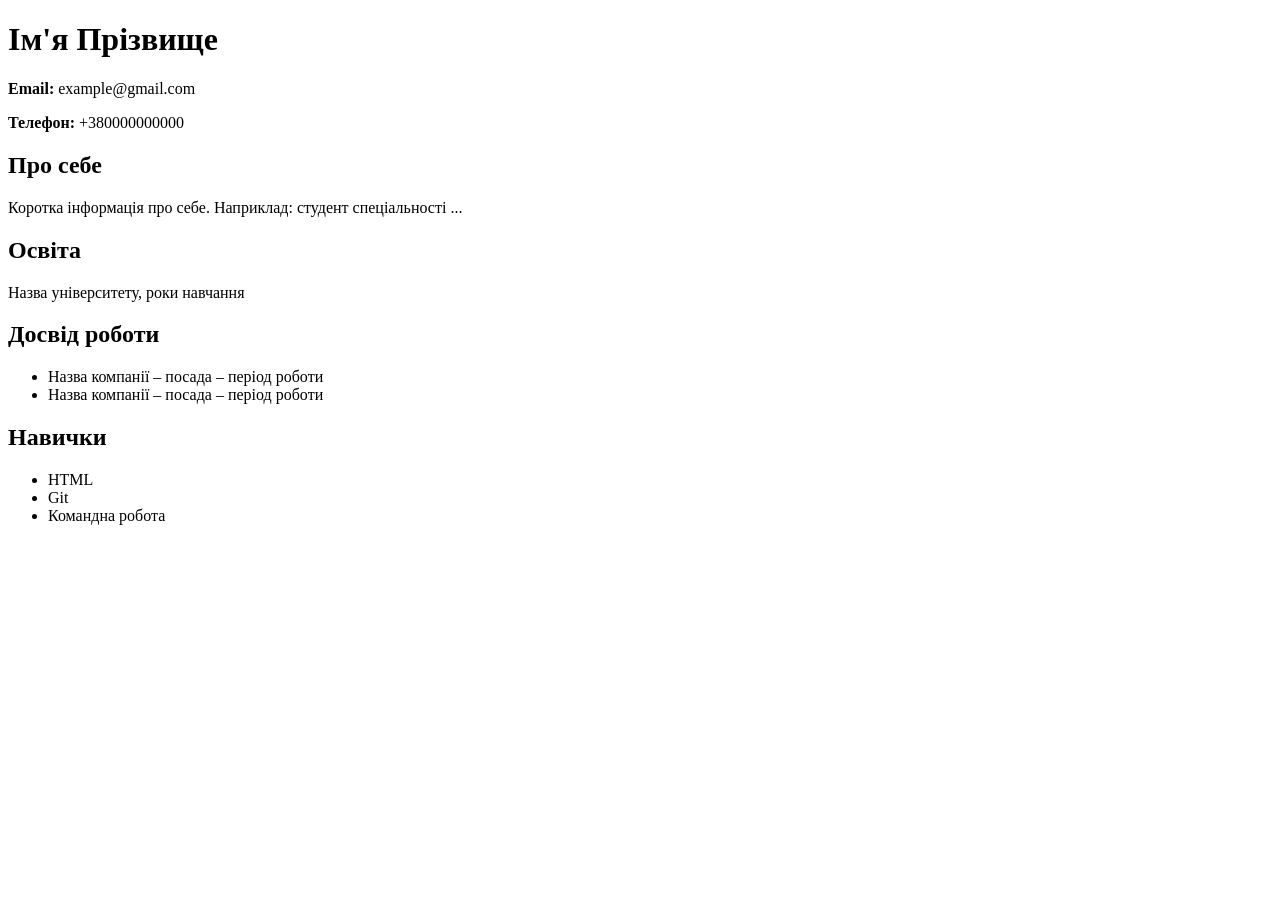
==== index.html @ a041e198 "Додано CV у файлі index.html" ====
<!DOCTYPE html>
<html>
<head>
    <meta charset="UTF-8">
    <title>Моє резюме</title>
</head>
<body>

    <h1>Ім'я Прізвище</h1>
    <p><strong>Email:</strong> example@gmail.com</p>
    <p><strong>Телефон:</strong> +380000000000</p>

    <h2>Про себе</h2>
    <p>Коротка інформація про себе. Наприклад: студент спеціальності ...</p>

    <h2>Освіта</h2>
    <p>Назва університету, роки навчання</p>

    <h2>Досвід роботи</h2>
    <ul>
        <li>Назва компанії – посада – період роботи</li>
        <li>Назва компанії – посада – період роботи</li>
    </ul>

    <h2>Навички</h2>
    <ul>
        <li>HTML</li>
        <li>Git</li>
        <li>Командна робота</li>
    </ul>

</body>
</html>
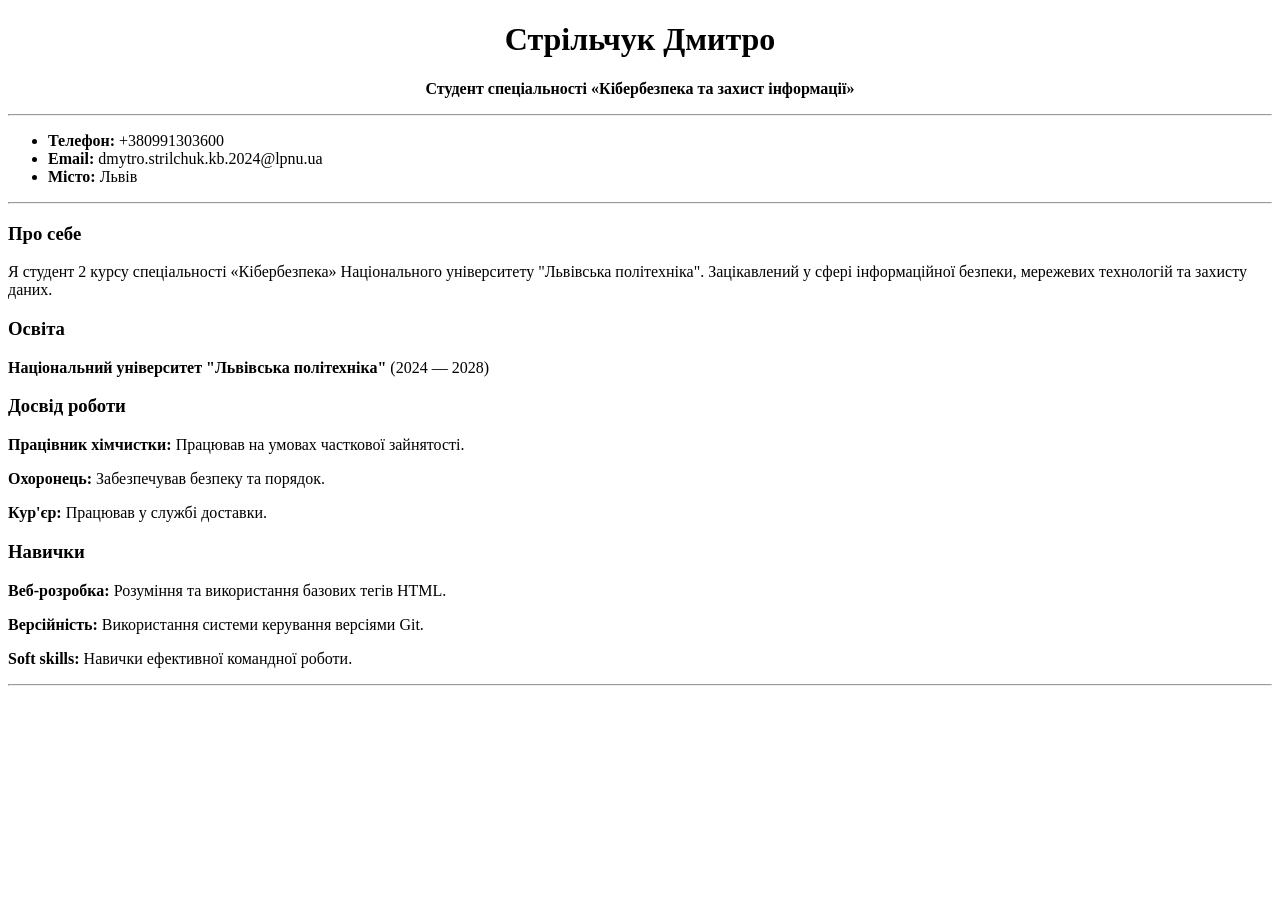
==== commit beb575fd: "Додано резюме" ====
--- a/index.html
+++ b/index.html
@@ -2,32 +2,41 @@
 <html>
 <head>
     <meta charset="UTF-8">
-    <title>Моє резюме</title>
+    <title>Резюме — Стрільчук Дмитро</title>
 </head>
 <body>
-
-    <h1>Ім'я Прізвище</h1>
-    <p><strong>Email:</strong> example@gmail.com</p>
-    <p><strong>Телефон:</strong> +380000000000</p>
-
-    <h2>Про себе</h2>
-    <p>Коротка інформація про себе. Наприклад: студент спеціальності ...</p>
-
-    <h2>Освіта</h2>
-    <p>Назва університету, роки навчання</p>
-
-    <h2>Досвід роботи</h2>
+    <center>
+        <h1>Стрільчук Дмитро</h1>
+        <p><b>Студент спеціальності «Кібербезпека та захист інформації»</b></p>
+    </center>
+    
+    <hr>
+    
     <ul>
-        <li>Назва компанії – посада – період роботи</li>
-        <li>Назва компанії – посада – період роботи</li>
+        <li><b>Телефон:</b> +380991303600</li>
+        <li><b>Email:</b> dmytro.strilchuk.kb.2024@lpnu.ua</li>
+        <li><b>Місто:</b> Львів</li>
     </ul>
-
-    <h2>Навички</h2>
-    <ul>
-        <li>HTML</li>
-        <li>Git</li>
-        <li>Командна робота</li>
-    </ul>
-
+    
+    <hr>
+    
+    <h3>Про себе</h3>
+    <p>Я студент 2 курсу спеціальності «Кібербезпека» Національного університету "Львівська політехніка". 
+    Зацікавлений у сфері інформаційної безпеки, мережевих технологій та захисту даних.</p>
+    
+    <h3>Освіта</h3>
+    <p><b>Національний університет "Львівська політехніка"</b> (2024 — 2028)</p>
+    
+    <h3>Досвід роботи</h3>
+    <p><b>Працівник хімчистки:</b> Працював на умовах часткової зайнятості.</p>
+    <p><b>Охоронець:</b> Забезпечував безпеку та порядок.</p>
+    <p><b>Кур'єр:</b> Працював у службі доставки.</p>
+    
+    <h3>Навички</h3>
+    <p><b>Веб-розробка:</b> Розуміння та використання базових тегів HTML.</p>
+    <p><b>Версійність:</b> Використання системи керування версіями Git.</p>
+    <p><b>Soft skills:</b> Навички ефективної командної роботи.</p>
+    
+    <hr>
 </body>
 </html>
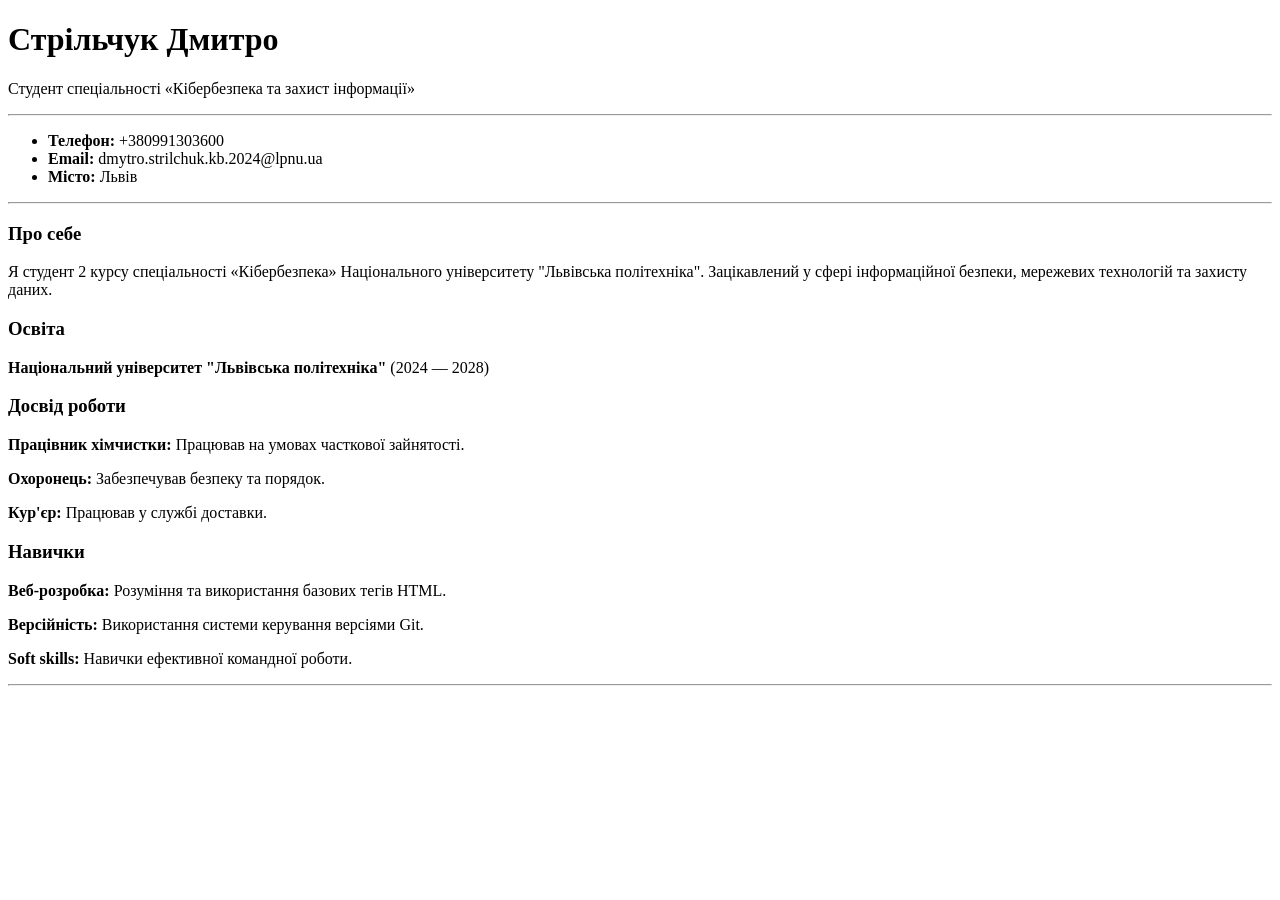
==== commit a5759e5e: "Update index.html" ====
--- a/index.html
+++ b/index.html
@@ -3,40 +3,46 @@
 <head>
     <meta charset="UTF-8">
     <title>Резюме — Стрільчук Дмитро</title>
+    <link rel="stylesheet" href="styles.css">
 </head>
 <body>
-    <center>
+
+    <div class="container">
         <h1>Стрільчук Дмитро</h1>
-        <p><b>Студент спеціальності «Кібербезпека та захист інформації»</b></p>
-    </center>
-    
-    <hr>
-    
-    <ul>
-        <li><b>Телефон:</b> +380991303600</li>
-        <li><b>Email:</b> dmytro.strilchuk.kb.2024@lpnu.ua</li>
-        <li><b>Місто:</b> Львів</li>
-    </ul>
-    
-    <hr>
-    
-    <h3>Про себе</h3>
-    <p>Я студент 2 курсу спеціальності «Кібербезпека» Національного університету "Львівська політехніка". 
-    Зацікавлений у сфері інформаційної безпеки, мережевих технологій та захисту даних.</p>
-    
-    <h3>Освіта</h3>
-    <p><b>Національний університет "Львівська політехніка"</b> (2024 — 2028)</p>
-    
-    <h3>Досвід роботи</h3>
-    <p><b>Працівник хімчистки:</b> Працював на умовах часткової зайнятості.</p>
-    <p><b>Охоронець:</b> Забезпечував безпеку та порядок.</p>
-    <p><b>Кур'єр:</b> Працював у службі доставки.</p>
-    
-    <h3>Навички</h3>
-    <p><b>Веб-розробка:</b> Розуміння та використання базових тегів HTML.</p>
-    <p><b>Версійність:</b> Використання системи керування версіями Git.</p>
-    <p><b>Soft skills:</b> Навички ефективної командної роботи.</p>
-    
-    <hr>
+        <p class="subtitle">Студент спеціальності «Кібербезпека та захист інформації»</p>
+
+        <hr>
+
+        <ul>
+            <li><b>Телефон:</b> +380991303600</li>
+            <li><b>Email:</b> dmytro.strilchuk.kb.2024@lpnu.ua</li>
+            <li><b>Місто:</b> Львів</li>
+        </ul>
+
+        <hr>
+
+        <h3>Про себе</h3>
+        <p>
+            Я студент 2 курсу спеціальності «Кібербезпека» Національного університету
+            "Львівська політехніка". Зацікавлений у сфері інформаційної безпеки,
+            мережевих технологій та захисту даних.
+        </p>
+
+        <h3>Освіта</h3>
+        <p><b>Національний університет "Львівська політехніка"</b> (2024 — 2028)</p>
+
+        <h3>Досвід роботи</h3>
+        <p><b>Працівник хімчистки:</b> Працював на умовах часткової зайнятості.</p>
+        <p><b>Охоронець:</b> Забезпечував безпеку та порядок.</p>
+        <p><b>Кур'єр:</b> Працював у службі доставки.</p>
+
+        <h3>Навички</h3>
+        <p><b>Веб-розробка:</b> Розуміння та використання базових тегів HTML.</p>
+        <p><b>Версійність:</b> Використання системи керування версіями Git.</p>
+        <p><b>Soft skills:</b> Навички ефективної командної роботи.</p>
+
+        <hr>
+    </div>
+
 </body>
-</html>+</html>
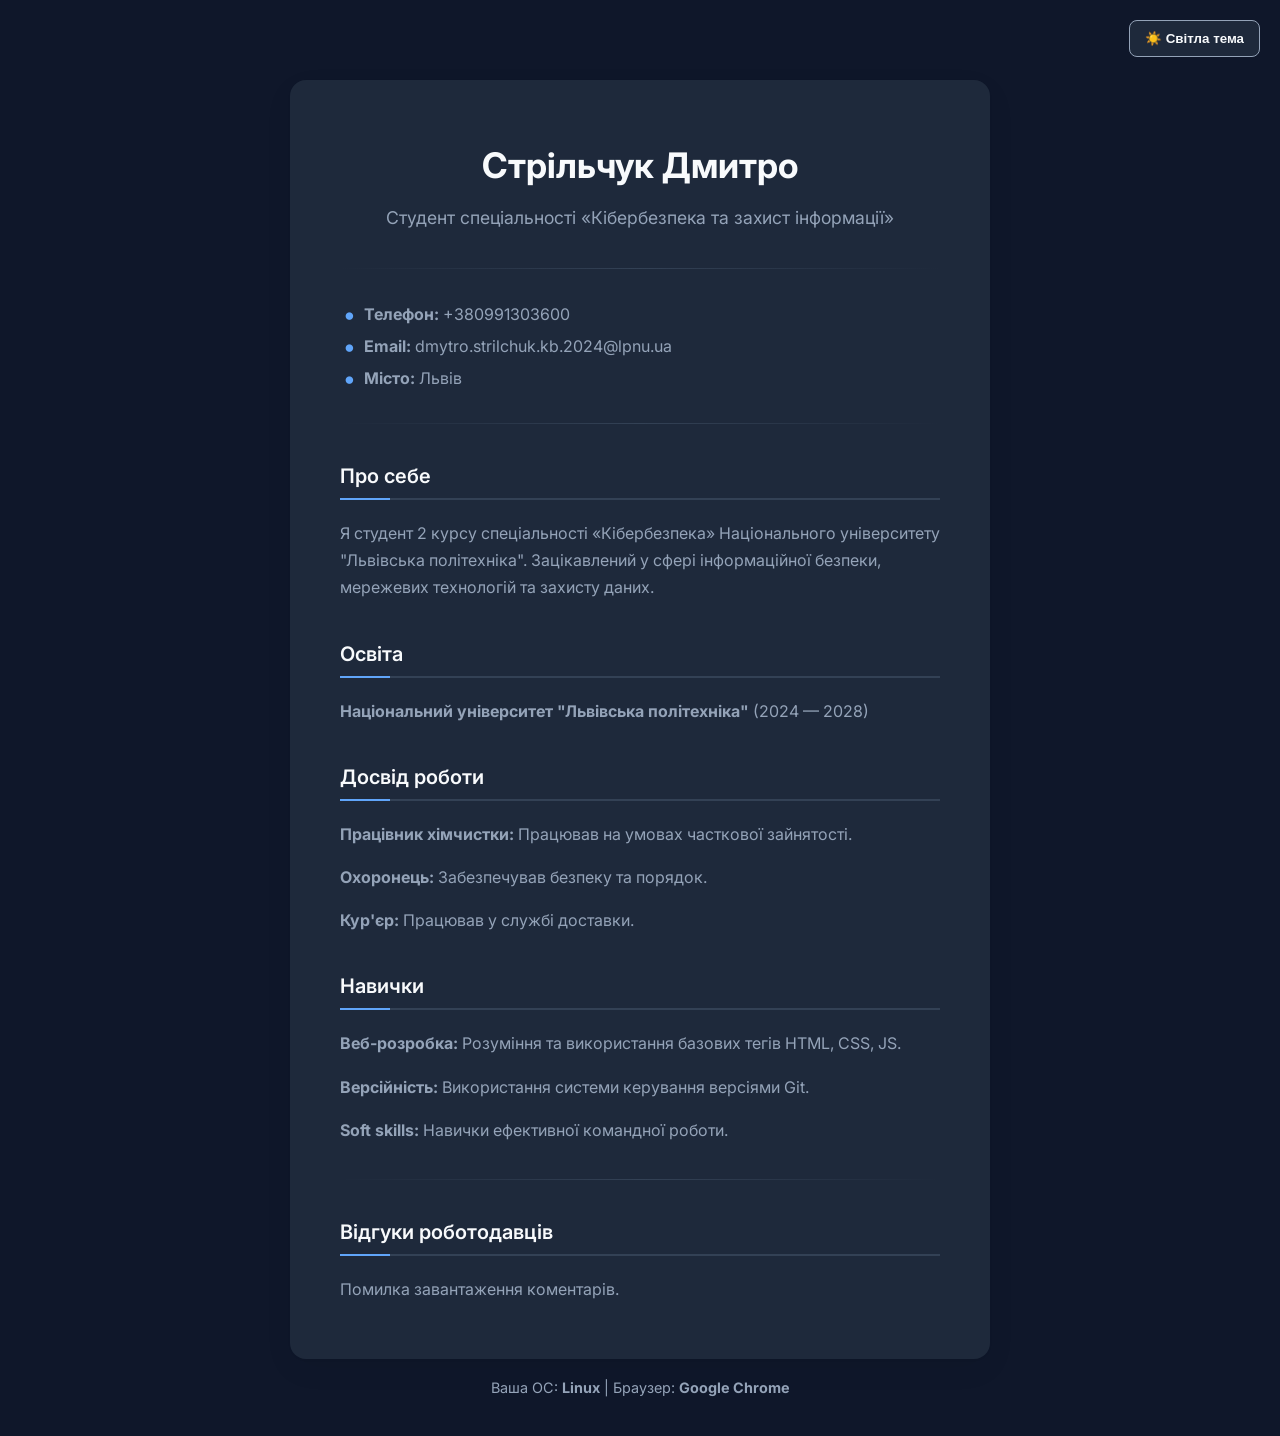
==== commit 435f4fe7: "Оновлено HTML та CSS, додано JS для Лабораторної 4" ====
--- a/index.html
+++ b/index.html
@@ -1,32 +1,28 @@
 <!DOCTYPE html>
-<html>
+<html lang="uk">
 <head>
     <meta charset="UTF-8">
+    <meta name="viewport" content="width=device-width, initial-scale=1.0">
     <title>Резюме — Стрільчук Дмитро</title>
     <link rel="stylesheet" href="styles.css">
 </head>
 <body>
 
+    <button id="theme-toggle" class="theme-btn">🌙 Перемкнути тему</button>
+
     <div class="container">
         <h1>Стрільчук Дмитро</h1>
         <p class="subtitle">Студент спеціальності «Кібербезпека та захист інформації»</p>
-
         <hr>
-
         <ul>
             <li><b>Телефон:</b> +380991303600</li>
             <li><b>Email:</b> dmytro.strilchuk.kb.2024@lpnu.ua</li>
             <li><b>Місто:</b> Львів</li>
         </ul>
-
         <hr>
 
         <h3>Про себе</h3>
-        <p>
-            Я студент 2 курсу спеціальності «Кібербезпека» Національного університету
-            "Львівська політехніка". Зацікавлений у сфері інформаційної безпеки,
-            мережевих технологій та захисту даних.
-        </p>
+        <p>Я студент 2 курсу спеціальності «Кібербезпека» Національного університету "Львівська політехніка". Зацікавлений у сфері інформаційної безпеки, мережевих технологій та захисту даних.</p>
 
         <h3>Освіта</h3>
         <p><b>Національний університет "Львівська політехніка"</b> (2024 — 2028)</p>
@@ -37,12 +33,43 @@
         <p><b>Кур'єр:</b> Працював у службі доставки.</p>
 
         <h3>Навички</h3>
-        <p><b>Веб-розробка:</b> Розуміння та використання базових тегів HTML.</p>
+        <p><b>Веб-розробка:</b> Розуміння та використання базових тегів HTML, CSS, JS.</p>
         <p><b>Версійність:</b> Використання системи керування версіями Git.</p>
         <p><b>Soft skills:</b> Навички ефективної командної роботи.</p>
 
         <hr>
+        
+        <h3>Відгуки роботодавців</h3>
+        <div id="comments-section">
+            <p>Завантаження коментарів...</p>
+        </div>
     </div>
 
+    <footer id="info-footer">
+        </footer>
+
+    <div id="feedback-modal" class="modal">
+        <div class="modal-content">
+            <span class="close-btn">&times;</span>
+            <h2>Зворотній зв'язок</h2>
+            <form action="https://formspree.io/f/ВАШ_ЕНДПОЙНТ" method="POST">
+                <label for="name">Ім'я:</label>
+                <input type="text" id="name" name="name" required>
+                
+                <label for="email">Email:</label>
+                <input type="email" id="email" name="email" required>
+                
+                <label for="phone">Номер телефону:</label>
+                <input type="tel" id="phone" name="phone" required>
+                
+                <label for="message">Повідомлення:</label>
+                <textarea id="message" name="message" rows="4" required></textarea>
+                
+                <button type="submit" class="submit-btn">Відправити</button>
+            </form>
+        </div>
+    </div>
+
+    <script src="script.js"></script>
 </body>
-</html>
+</html>
--- a/styles.css
+++ b/styles.css
@@ -0,0 +1,150 @@
+/* --- ТУТ ТВОЇ ПОПЕРЕДНІ СТИЛІ --- */
+@import url('https://fonts.googleapis.com/css2?family=Inter:wght@400;500;600;700&display=swap');
+
+:root {
+    --bg-color: #f8fafc;
+    --card-bg: #ffffff;
+    --text-main: #1e293b;
+    --text-muted: #64748b;
+    --accent: #3b82f6;
+    --accent-light: #eff6ff;
+    --modal-bg: rgba(0, 0, 0, 0.5);
+}
+
+/* Змінні для темної теми */
+body.dark-theme {
+    --bg-color: #0f172a;
+    --card-bg: #1e293b;
+    --text-main: #f8fafc;
+    --text-muted: #94a3b8;
+    --accent: #60a5fa;
+    --accent-light: #334155;
+    --modal-bg: rgba(0, 0, 0, 0.8);
+}
+
+body {
+    font-family: 'Inter', system-ui, -apple-system, sans-serif;
+    background-color: var(--bg-color);
+    color: var(--text-main);
+    margin: 0;
+    padding: 20px;
+    display: flex;
+    flex-direction: column;
+    align-items: center;
+    min-height: 100vh;
+    transition: background-color 0.3s, color 0.3s; /* Плавний перехід теми */
+}
+
+.container {
+    width: 100%;
+    max-width: 700px;
+    background: var(--card-bg);
+    padding: 40px 50px;
+    border-radius: 16px;
+    box-shadow: 0 10px 30px rgba(0, 0, 0, 0.05), 0 1px 3px rgba(0, 0, 0, 0.03);
+    box-sizing: border-box;
+    margin-top: 60px;
+    transition: background-color 0.3s;
+}
+
+/* ... (тут твої стилі для h1, h3, p, ul, li) ... */
+
+h1 { text-align: center; color: var(--text-main); font-size: 2.2rem; font-weight: 700; margin-bottom: 5px; }
+.subtitle { text-align: center; font-size: 1.1rem; color: var(--text-muted); margin-bottom: 35px; }
+h3 { color: var(--text-main); font-size: 1.25rem; font-weight: 600; border-bottom: 2px solid var(--accent-light); padding-bottom: 10px; margin-top: 40px; position: relative; }
+h3::after { content: ''; position: absolute; left: 0; bottom: -2px; width: 50px; height: 2px; background-color: var(--accent); }
+ul { list-style-type: none; padding-left: 0; }
+li { position: relative; margin: 12px 0; padding-left: 24px; color: var(--text-muted); }
+li::before { content: "•"; color: var(--accent); font-weight: bold; font-size: 1.5em; position: absolute; left: 4px; top: -4px; }
+p { line-height: 1.7; color: var(--text-muted); margin-bottom: 16px; }
+hr { border: none; height: 1px; background: linear-gradient(to right, transparent, var(--accent-light), transparent); margin: 35px 0; }
+
+/* --- НОВІ СТИЛІ --- */
+
+/* Кнопка теми */
+.theme-btn {
+    position: fixed;
+    top: 20px;
+    right: 20px;
+    padding: 10px 15px;
+    background-color: var(--card-bg);
+    color: var(--text-main);
+    border: 1px solid var(--text-muted);
+    border-radius: 8px;
+    cursor: pointer;
+    font-weight: 600;
+    transition: 0.3s;
+}
+.theme-btn:hover { background-color: var(--accent-light); }
+
+/* Коментарі */
+.comment {
+    background-color: var(--accent-light);
+    padding: 15px;
+    border-radius: 8px;
+    margin-bottom: 15px;
+}
+.comment strong { color: var(--accent); display: block; margin-bottom: 5px;}
+
+/* Футер */
+footer {
+    margin-top: auto;
+    padding: 20px;
+    text-align: center;
+    color: var(--text-muted);
+    font-size: 0.9rem;
+}
+
+/* Модальне вікно */
+.modal {
+    display: none; /* Приховано за замовчуванням */
+    position: fixed;
+    z-index: 1000;
+    left: 0;
+    top: 0;
+    width: 100%;
+    height: 100%;
+    background-color: var(--modal-bg);
+}
+.modal-content {
+    background-color: var(--card-bg);
+    margin: 10% auto;
+    padding: 30px;
+    border-radius: 12px;
+    width: 90%;
+    max-width: 400px;
+    position: relative;
+    box-shadow: 0 5px 15px rgba(0,0,0,0.3);
+}
+.close-btn {
+    position: absolute;
+    top: 15px;
+    right: 20px;
+    font-size: 24px;
+    cursor: pointer;
+    color: var(--text-muted);
+}
+.close-btn:hover { color: var(--text-main); }
+
+/* Форма */
+form { display: flex; flex-direction: column; }
+label { margin-top: 10px; color: var(--text-main); font-weight: 500; font-size: 0.9rem;}
+input, textarea {
+    padding: 10px;
+    margin-top: 5px;
+    border: 1px solid var(--text-muted);
+    border-radius: 6px;
+    background-color: var(--bg-color);
+    color: var(--text-main);
+}
+.submit-btn {
+    margin-top: 20px;
+    padding: 12px;
+    background-color: var(--accent);
+    color: white;
+    border: none;
+    border-radius: 6px;
+    cursor: pointer;
+    font-weight: bold;
+}
+.submit-btn:hover { background-color: #2563eb; }
